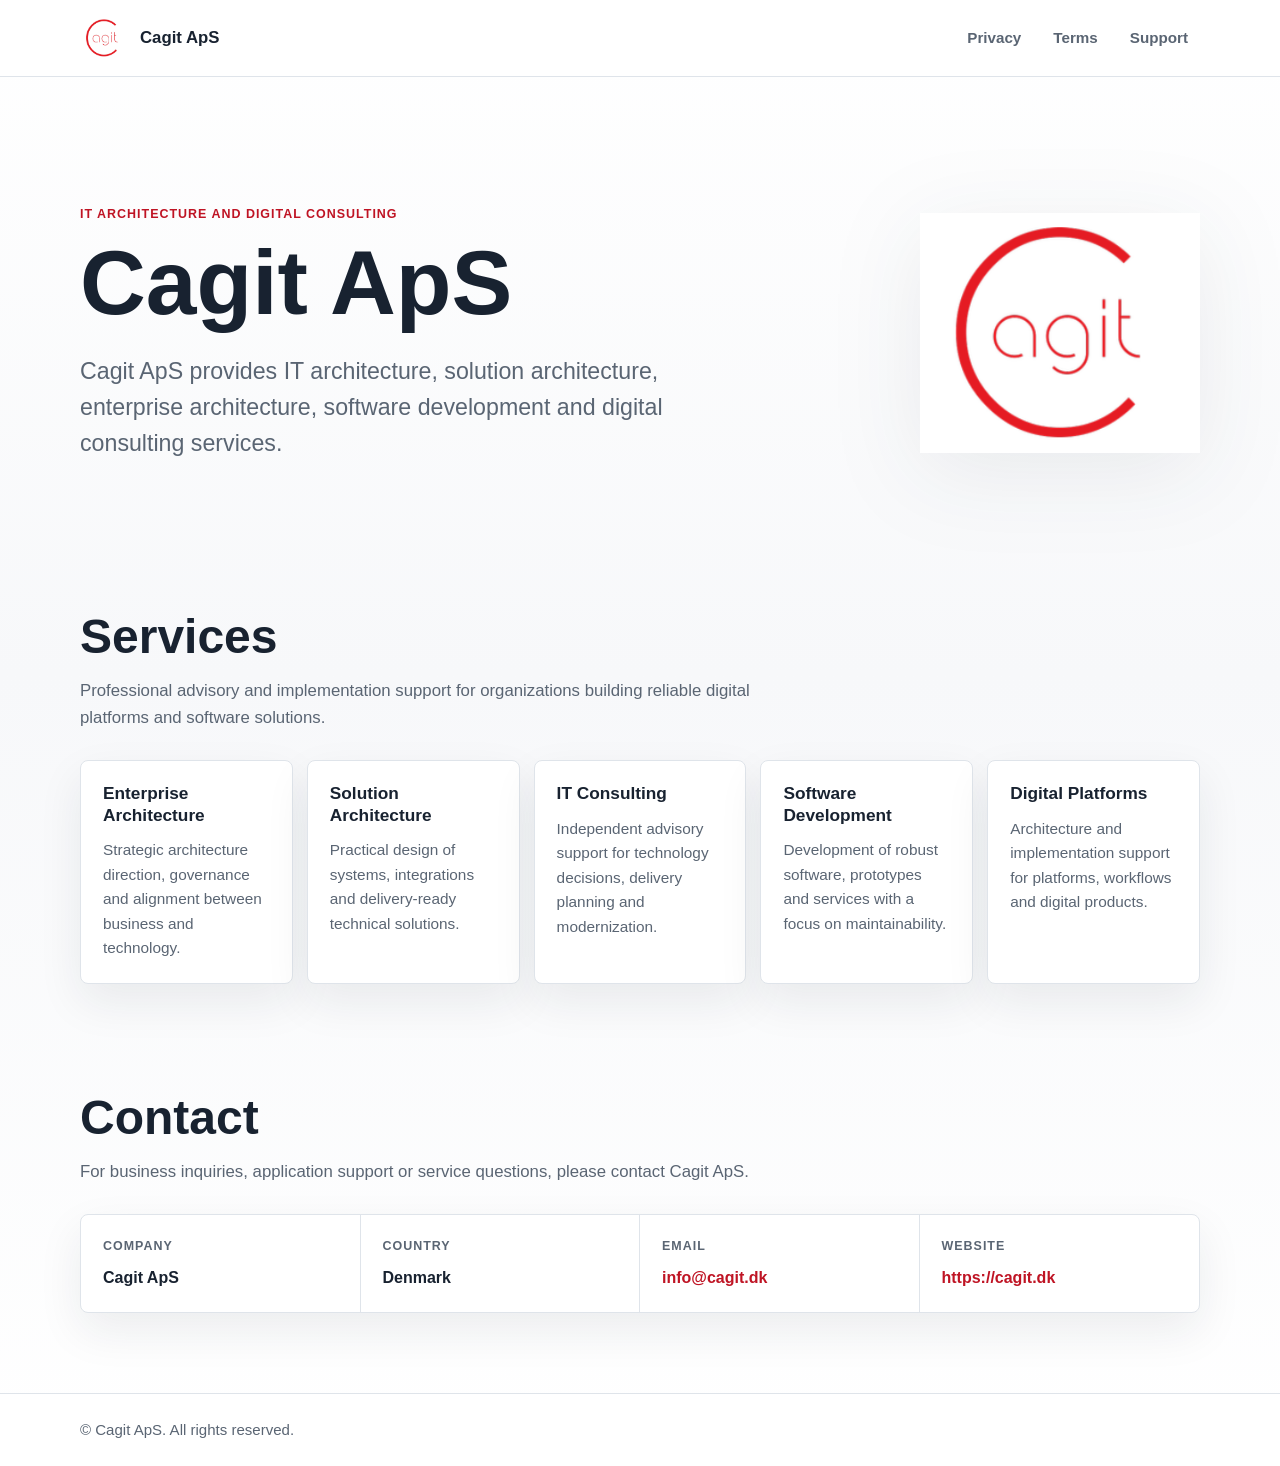
==== index.html @ 7659e8f7 "Initial static website" ====
<!doctype html>
<html lang="en">
  <head>
    <meta charset="utf-8">
    <meta name="viewport" content="width=device-width, initial-scale=1">
    <meta
      name="description"
      content="Cagit ApS provides IT architecture, solution architecture, enterprise architecture, software development and digital consulting services."
    >
    <title>Cagit ApS | IT Architecture and Digital Consulting</title>
    <link rel="stylesheet" href="styles.css">
  </head>
  <body>
    <header class="site-header">
      <nav class="nav" aria-label="Primary navigation">
        <a class="brand" href="index.html" aria-label="Cagit ApS home">
          <img class="brand-logo" src="assets/logo.png" alt="Cagit ApS logo">
          <span>Cagit ApS</span>
        </a>
        <div class="nav-links">
          <a href="privacy.html">Privacy</a>
          <a href="terms.html">Terms</a>
          <a href="support.html">Support</a>
        </div>
      </nav>
    </header>

    <main>
      <section class="hero">
        <div class="hero-copy">
          <p class="eyebrow">IT Architecture and Digital Consulting</p>
          <h1>Cagit ApS</h1>
          <p class="lead">
            Cagit ApS provides IT architecture, solution architecture, enterprise
            architecture, software development and digital consulting services.
          </p>
        </div>
        <img class="hero-logo" src="assets/logo.png" alt="" aria-hidden="true">
      </section>

      <section class="section" aria-labelledby="services-title">
        <div class="section-header">
          <h2 id="services-title">Services</h2>
          <p>
            Professional advisory and implementation support for organizations
            building reliable digital platforms and software solutions.
          </p>
        </div>

        <div class="service-grid">
          <article class="service-card">
            <h3>Enterprise Architecture</h3>
            <p>Strategic architecture direction, governance and alignment between business and technology.</p>
          </article>
          <article class="service-card">
            <h3>Solution Architecture</h3>
            <p>Practical design of systems, integrations and delivery-ready technical solutions.</p>
          </article>
          <article class="service-card">
            <h3>IT Consulting</h3>
            <p>Independent advisory support for technology decisions, delivery planning and modernization.</p>
          </article>
          <article class="service-card">
            <h3>Software Development</h3>
            <p>Development of robust software, prototypes and services with a focus on maintainability.</p>
          </article>
          <article class="service-card">
            <h3>Digital Platforms</h3>
            <p>Architecture and implementation support for platforms, workflows and digital products.</p>
          </article>
        </div>
      </section>

      <section class="section contact-section" aria-labelledby="contact-title">
        <div class="section-header">
          <h2 id="contact-title">Contact</h2>
          <p>For business inquiries, application support or service questions, please contact Cagit ApS.</p>
        </div>

        <dl class="contact-list">
          <div>
            <dt>Company</dt>
            <dd>Cagit ApS</dd>
          </div>
          <div>
            <dt>Country</dt>
            <dd>Denmark</dd>
          </div>
          <div>
            <dt>Email</dt>
            <dd><a href="mailto:info@cagit.dk">info@cagit.dk</a></dd>
          </div>
          <div>
            <dt>Website</dt>
            <dd><a href="https://cagit.dk">https://cagit.dk</a></dd>
          </div>
        </dl>
      </section>
    </main>

    <footer class="site-footer">
      <p>© Cagit ApS. All rights reserved.</p>
    </footer>
  </body>
</html>
---- styles.css ----
:root {
  --background: #f7f8fa;
  --surface: #ffffff;
  --surface-muted: #f1f3f6;
  --text: #182230;
  --muted: #5a6573;
  --border: #dfe4ea;
  --accent: #ed1b2f;
  --accent-dark: #bf1424;
  --shadow: 0 18px 45px rgba(24, 34, 48, 0.08);
}

* {
  box-sizing: border-box;
}

html {
  background: var(--background);
}

body {
  margin: 0;
  color: var(--text);
  font-family: -apple-system, BlinkMacSystemFont, "Segoe UI", Roboto, Helvetica, Arial, sans-serif;
  line-height: 1.6;
  background:
    linear-gradient(180deg, #ffffff 0%, var(--background) 46%, #ffffff 100%);
}

a {
  color: var(--accent-dark);
  text-decoration: none;
}

a:hover {
  text-decoration: underline;
}

.site-header {
  position: sticky;
  top: 0;
  z-index: 10;
  background: rgba(255, 255, 255, 0.94);
  border-bottom: 1px solid var(--border);
  backdrop-filter: blur(12px);
}

.nav {
  display: flex;
  align-items: center;
  justify-content: space-between;
  gap: 24px;
  width: min(1120px, calc(100% - 40px));
  margin: 0 auto;
  padding: 14px 0;
}

.brand {
  display: inline-flex;
  align-items: center;
  gap: 12px;
  min-width: 0;
  color: var(--text);
  font-size: 1.05rem;
  font-weight: 700;
}

.brand:hover {
  text-decoration: none;
}

.brand-logo {
  width: 48px;
  height: 48px;
  object-fit: contain;
}

.nav-links {
  display: flex;
  align-items: center;
  justify-content: flex-end;
  gap: 8px;
  flex-wrap: wrap;
}

.nav-links a {
  display: inline-flex;
  align-items: center;
  min-height: 40px;
  padding: 8px 12px;
  border-radius: 6px;
  color: var(--muted);
  font-size: 0.95rem;
  font-weight: 600;
}

.nav-links a:hover,
.nav-links a[aria-current="page"] {
  color: var(--text);
  background: var(--surface-muted);
  text-decoration: none;
}

.hero {
  display: grid;
  grid-template-columns: minmax(0, 1fr) minmax(180px, 300px);
  align-items: center;
  gap: clamp(28px, 6vw, 72px);
  width: min(1120px, calc(100% - 40px));
  margin: 0 auto;
  padding: clamp(72px, 10vw, 128px) 0 clamp(54px, 8vw, 96px);
}

.hero-copy {
  max-width: 760px;
}

.eyebrow {
  margin: 0 0 14px;
  color: var(--accent-dark);
  font-size: 0.78rem;
  font-weight: 800;
  letter-spacing: 0.08em;
  text-transform: uppercase;
}

h1,
h2,
h3,
p {
  overflow-wrap: anywhere;
}

h1 {
  margin: 0;
  font-size: clamp(3rem, 8vw, 5.7rem);
  line-height: 0.95;
  letter-spacing: 0;
}

.lead {
  max-width: 680px;
  margin: 28px 0 0;
  color: var(--muted);
  font-size: clamp(1.15rem, 2.1vw, 1.45rem);
  line-height: 1.55;
}

.hero-logo {
  justify-self: end;
  width: min(100%, 280px);
  height: auto;
  filter: drop-shadow(var(--shadow));
}

.section,
.legal-page {
  width: min(1120px, calc(100% - 40px));
  margin: 0 auto;
}

.section {
  padding: 54px 0;
}

.section-header {
  max-width: 720px;
  margin-bottom: 28px;
}

.section-header h2,
.page-title h1 {
  margin: 0;
  font-size: clamp(2rem, 4vw, 3rem);
  line-height: 1.1;
  letter-spacing: 0;
}

.section-header p,
.page-title p {
  margin: 14px 0 0;
  color: var(--muted);
  font-size: 1.05rem;
}

.service-grid {
  display: grid;
  grid-template-columns: repeat(5, minmax(0, 1fr));
  gap: 14px;
}

.service-card,
.contact-list,
.legal-content {
  background: var(--surface);
  border: 1px solid var(--border);
  border-radius: 8px;
  box-shadow: var(--shadow);
}

.service-card {
  min-height: 210px;
  padding: 22px;
}

.service-card h3 {
  margin: 0 0 12px;
  font-size: 1.08rem;
  line-height: 1.25;
}

.service-card p {
  margin: 0;
  color: var(--muted);
  font-size: 0.96rem;
}

.contact-section {
  padding-bottom: 80px;
}

.contact-list {
  display: grid;
  grid-template-columns: repeat(4, minmax(0, 1fr));
  margin: 0;
  overflow: hidden;
}

.contact-list div {
  padding: 22px;
  border-right: 1px solid var(--border);
}

.contact-list div:last-child {
  border-right: 0;
}

.contact-list dt {
  color: var(--muted);
  font-size: 0.78rem;
  font-weight: 800;
  letter-spacing: 0.08em;
  text-transform: uppercase;
}

.contact-list dd {
  margin: 8px 0 0;
  font-weight: 700;
}

.legal-page {
  padding: clamp(56px, 8vw, 92px) 0 80px;
}

.page-title {
  max-width: 760px;
  margin-bottom: 30px;
}

.legal-content {
  max-width: 820px;
  padding: clamp(26px, 4vw, 42px);
}

.legal-content h2 {
  margin: 34px 0 10px;
  font-size: 1.35rem;
  line-height: 1.25;
}

.legal-content h2:first-child {
  margin-top: 0;
}

.legal-content p {
  margin: 0 0 16px;
  color: var(--muted);
}

.site-footer {
  border-top: 1px solid var(--border);
  background: var(--surface);
}

.site-footer p {
  width: min(1120px, calc(100% - 40px));
  margin: 0 auto;
  padding: 24px 0;
  color: var(--muted);
  font-size: 0.94rem;
}

@media (max-width: 980px) {
  .service-grid {
    grid-template-columns: repeat(2, minmax(0, 1fr));
  }

  .contact-list {
    grid-template-columns: repeat(2, minmax(0, 1fr));
  }

  .contact-list div {
    border-right: 1px solid var(--border);
    border-bottom: 1px solid var(--border);
  }

  .contact-list div:nth-child(2n) {
    border-right: 0;
  }

  .contact-list div:nth-last-child(-n+2) {
    border-bottom: 0;
  }
}

@media (max-width: 720px) {
  .nav {
    align-items: flex-start;
    flex-direction: column;
    gap: 12px;
    width: min(100% - 28px, 1120px);
  }

  .nav-links {
    width: 100%;
    justify-content: flex-start;
  }

  .hero {
    grid-template-columns: 1fr;
    width: min(100% - 28px, 1120px);
    padding-top: 54px;
  }

  .hero-logo {
    justify-self: start;
    width: 150px;
  }

  .section,
  .legal-page,
  .site-footer p {
    width: min(100% - 28px, 1120px);
  }

  .section {
    padding: 42px 0;
  }

  .service-grid,
  .contact-list {
    grid-template-columns: 1fr;
  }

  .service-card {
    min-height: auto;
  }

  .contact-list div,
  .contact-list div:nth-child(2n),
  .contact-list div:nth-last-child(-n+2) {
    border-right: 0;
    border-bottom: 1px solid var(--border);
  }

  .contact-list div:last-child {
    border-bottom: 0;
  }
}
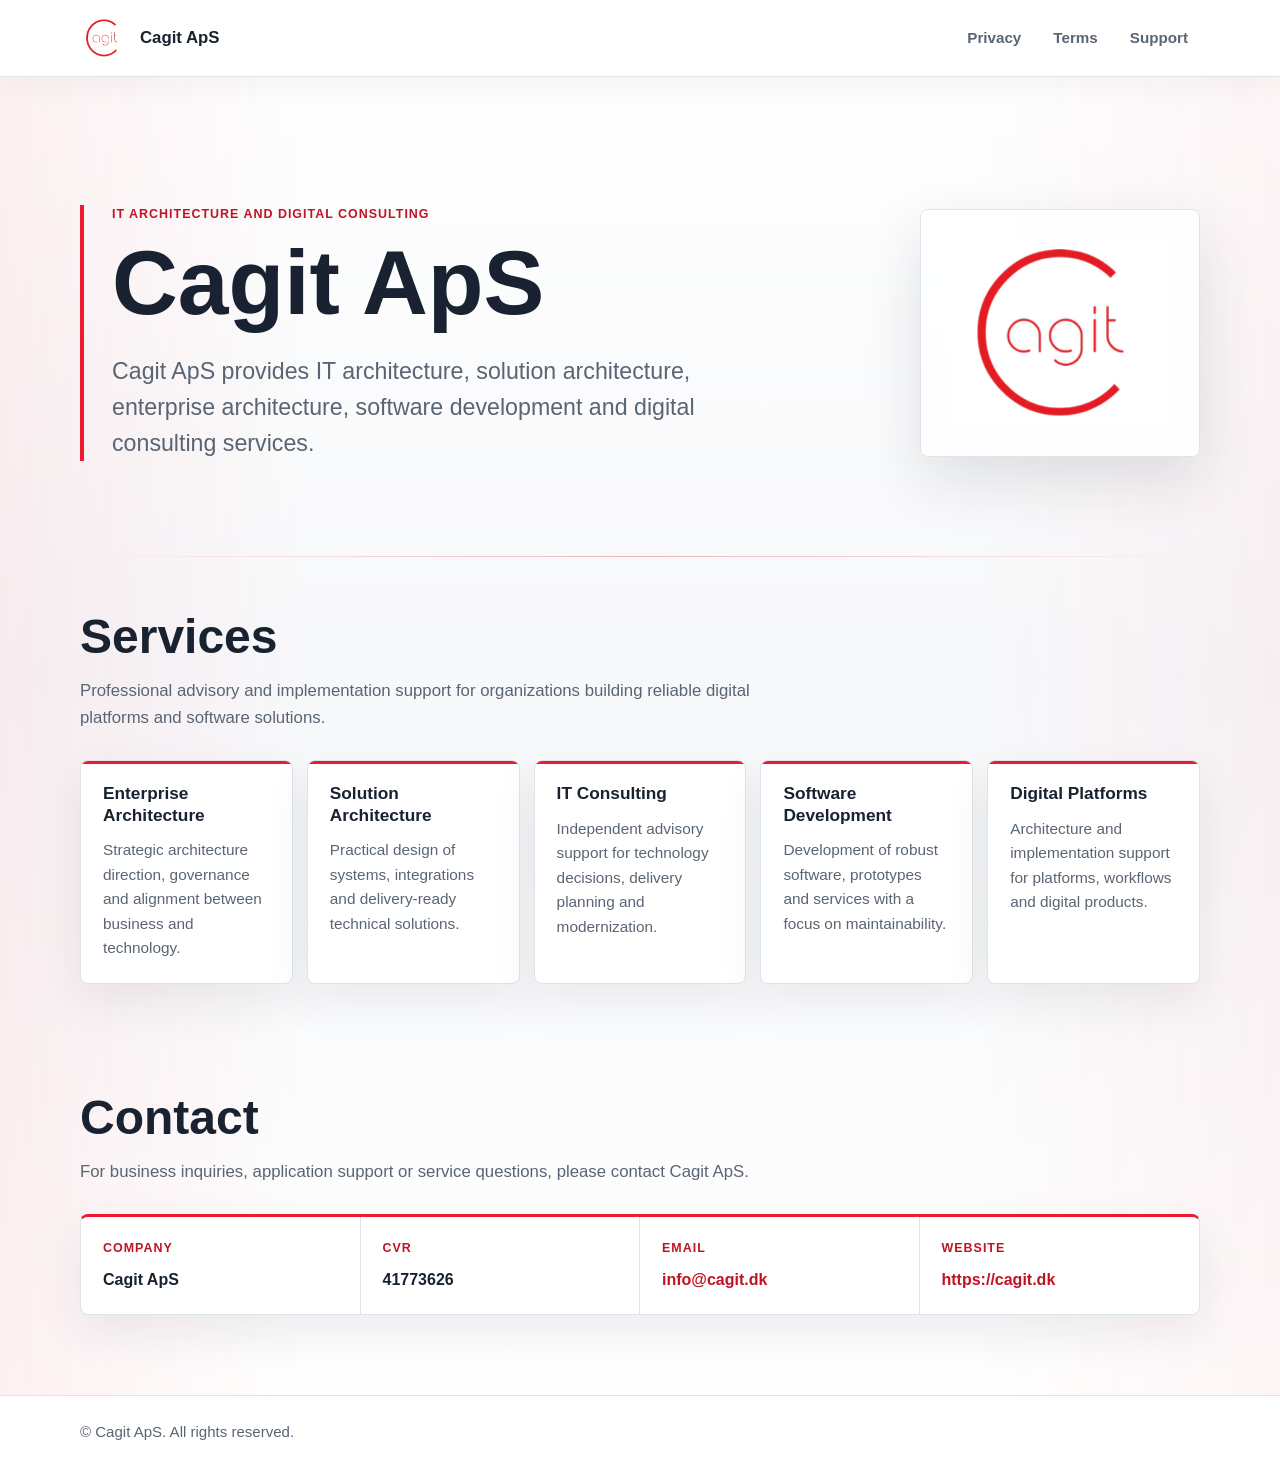
==== commit 81f11456: "Polish homepage contact section" ====
--- a/index.html
+++ b/index.html
@@ -83,8 +83,8 @@
             <dd>Cagit ApS</dd>
           </div>
           <div>
-            <dt>Country</dt>
-            <dd>Denmark</dd>
+            <dt>CVR</dt>
+            <dd>41773626</dd>
           </div>
           <div>
             <dt>Email</dt>
--- a/styles.css
+++ b/styles.css
@@ -7,7 +7,9 @@
   --border: #dfe4ea;
   --accent: #ed1b2f;
   --accent-dark: #bf1424;
+  --accent-soft: #fff1f3;
   --shadow: 0 18px 45px rgba(24, 34, 48, 0.08);
+  --shadow-strong: 0 24px 60px rgba(24, 34, 48, 0.12);
 }
 
 * {
@@ -24,6 +26,7 @@
   font-family: -apple-system, BlinkMacSystemFont, "Segoe UI", Roboto, Helvetica, Arial, sans-serif;
   line-height: 1.6;
   background:
+    linear-gradient(90deg, rgba(237, 27, 47, 0.06), transparent 24%, transparent 76%, rgba(237, 27, 47, 0.04)),
     linear-gradient(180deg, #ffffff 0%, var(--background) 46%, #ffffff 100%);
 }
 
@@ -42,6 +45,7 @@
   z-index: 10;
   background: rgba(255, 255, 255, 0.94);
   border-bottom: 1px solid var(--border);
+  box-shadow: 0 10px 30px rgba(24, 34, 48, 0.04);
   backdrop-filter: blur(12px);
 }
 
@@ -97,11 +101,12 @@
 .nav-links a:hover,
 .nav-links a[aria-current="page"] {
   color: var(--text);
-  background: var(--surface-muted);
+  background: var(--accent-soft);
   text-decoration: none;
 }
 
 .hero {
+  position: relative;
   display: grid;
   grid-template-columns: minmax(0, 1fr) minmax(180px, 300px);
   align-items: center;
@@ -111,8 +116,20 @@
   padding: clamp(72px, 10vw, 128px) 0 clamp(54px, 8vw, 96px);
 }
 
+.hero::after {
+  position: absolute;
+  right: 0;
+  bottom: 0;
+  left: 0;
+  height: 1px;
+  background: linear-gradient(90deg, transparent, rgba(237, 27, 47, 0.32), transparent);
+  content: "";
+}
+
 .hero-copy {
   max-width: 760px;
+  padding-left: clamp(18px, 3vw, 28px);
+  border-left: 4px solid var(--accent);
 }
 
 .eyebrow {
@@ -150,7 +167,11 @@
   justify-self: end;
   width: min(100%, 280px);
   height: auto;
-  filter: drop-shadow(var(--shadow));
+  padding: 28px;
+  background: rgba(255, 255, 255, 0.88);
+  border: 1px solid var(--border);
+  border-radius: 8px;
+  box-shadow: var(--shadow-strong);
 }
 
 .section,
@@ -199,8 +220,27 @@
 }
 
 .service-card {
+  position: relative;
+  overflow: hidden;
   min-height: 210px;
   padding: 22px;
+  transition: transform 160ms ease, box-shadow 160ms ease, border-color 160ms ease;
+}
+
+.service-card::before {
+  position: absolute;
+  top: 0;
+  right: 0;
+  left: 0;
+  height: 3px;
+  background: var(--accent);
+  content: "";
+}
+
+.service-card:hover {
+  border-color: rgba(237, 27, 47, 0.28);
+  box-shadow: var(--shadow-strong);
+  transform: translateY(-2px);
 }
 
 .service-card h3 {
@@ -224,6 +264,7 @@
   grid-template-columns: repeat(4, minmax(0, 1fr));
   margin: 0;
   overflow: hidden;
+  border-top: 3px solid var(--accent);
 }
 
 .contact-list div {
@@ -236,7 +277,7 @@
 }
 
 .contact-list dt {
-  color: var(--muted);
+  color: var(--accent-dark);
   font-size: 0.78rem;
   font-weight: 800;
   letter-spacing: 0.08em;
